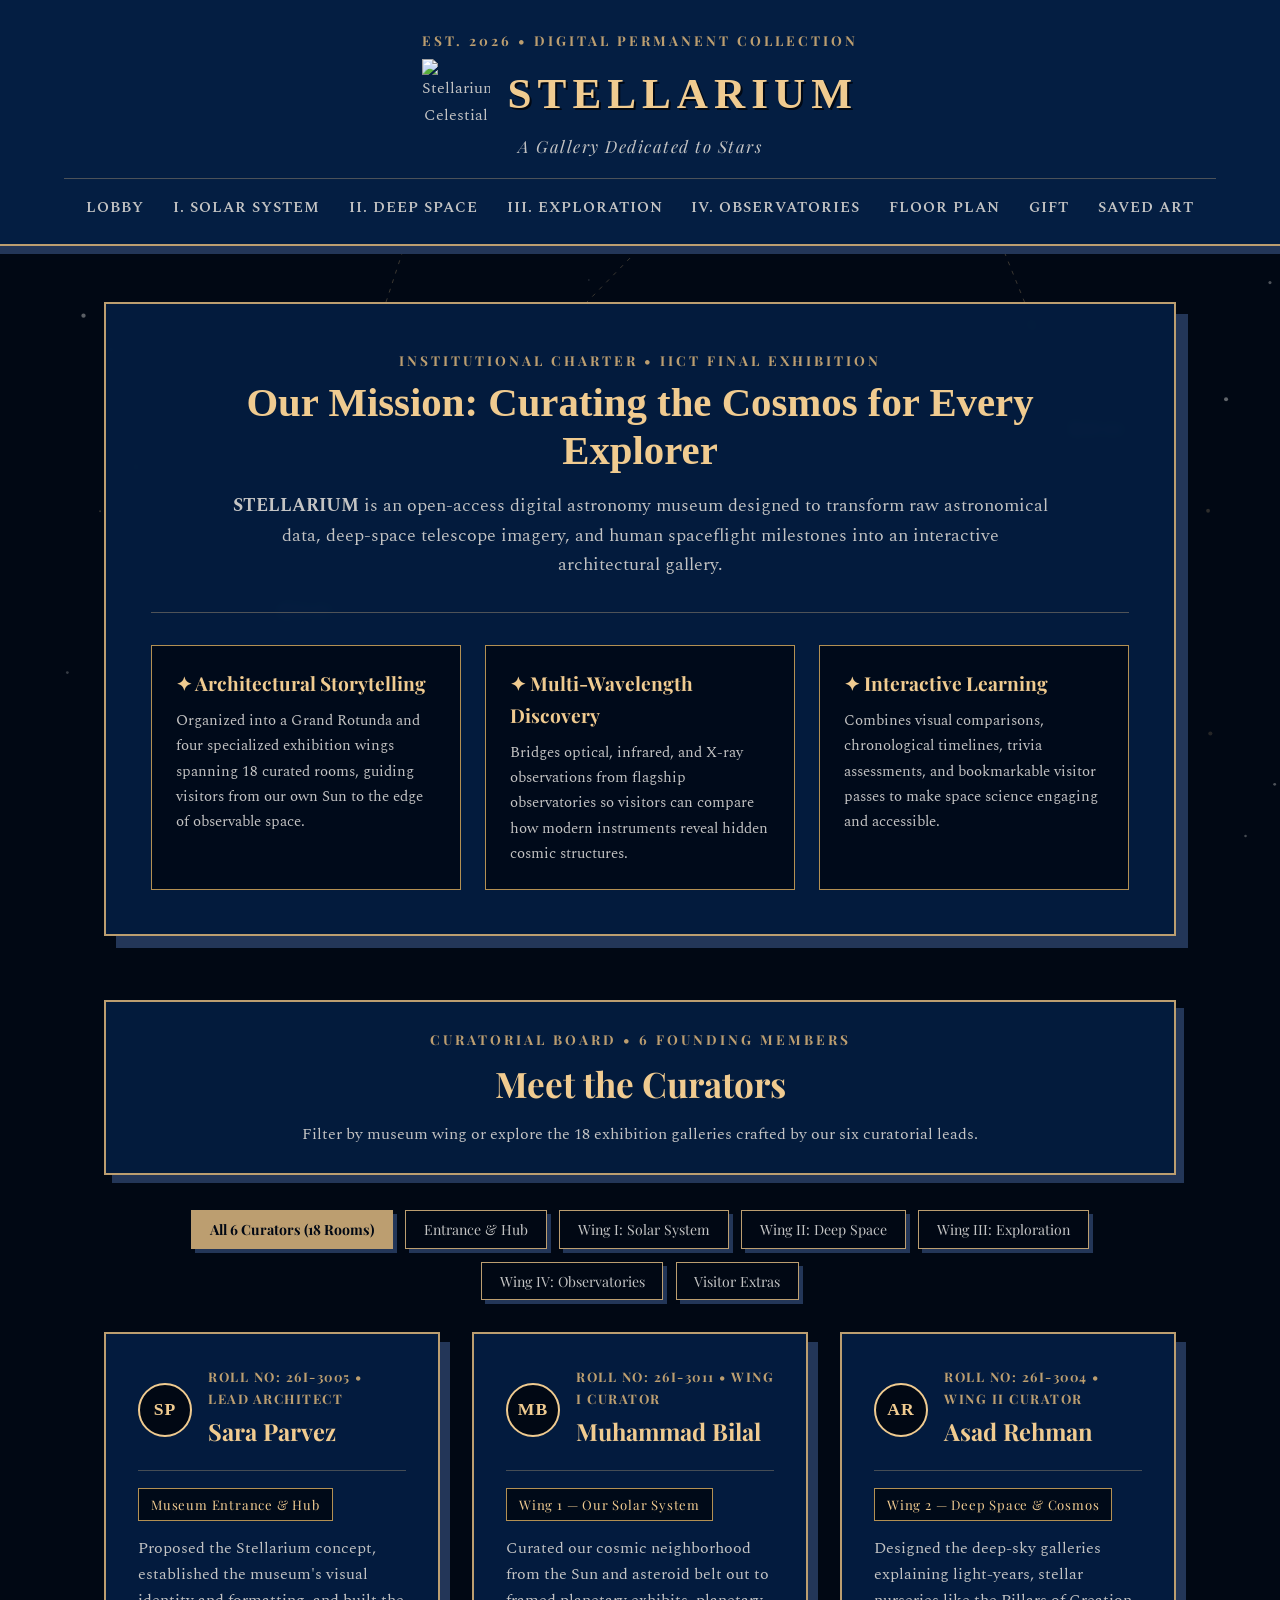
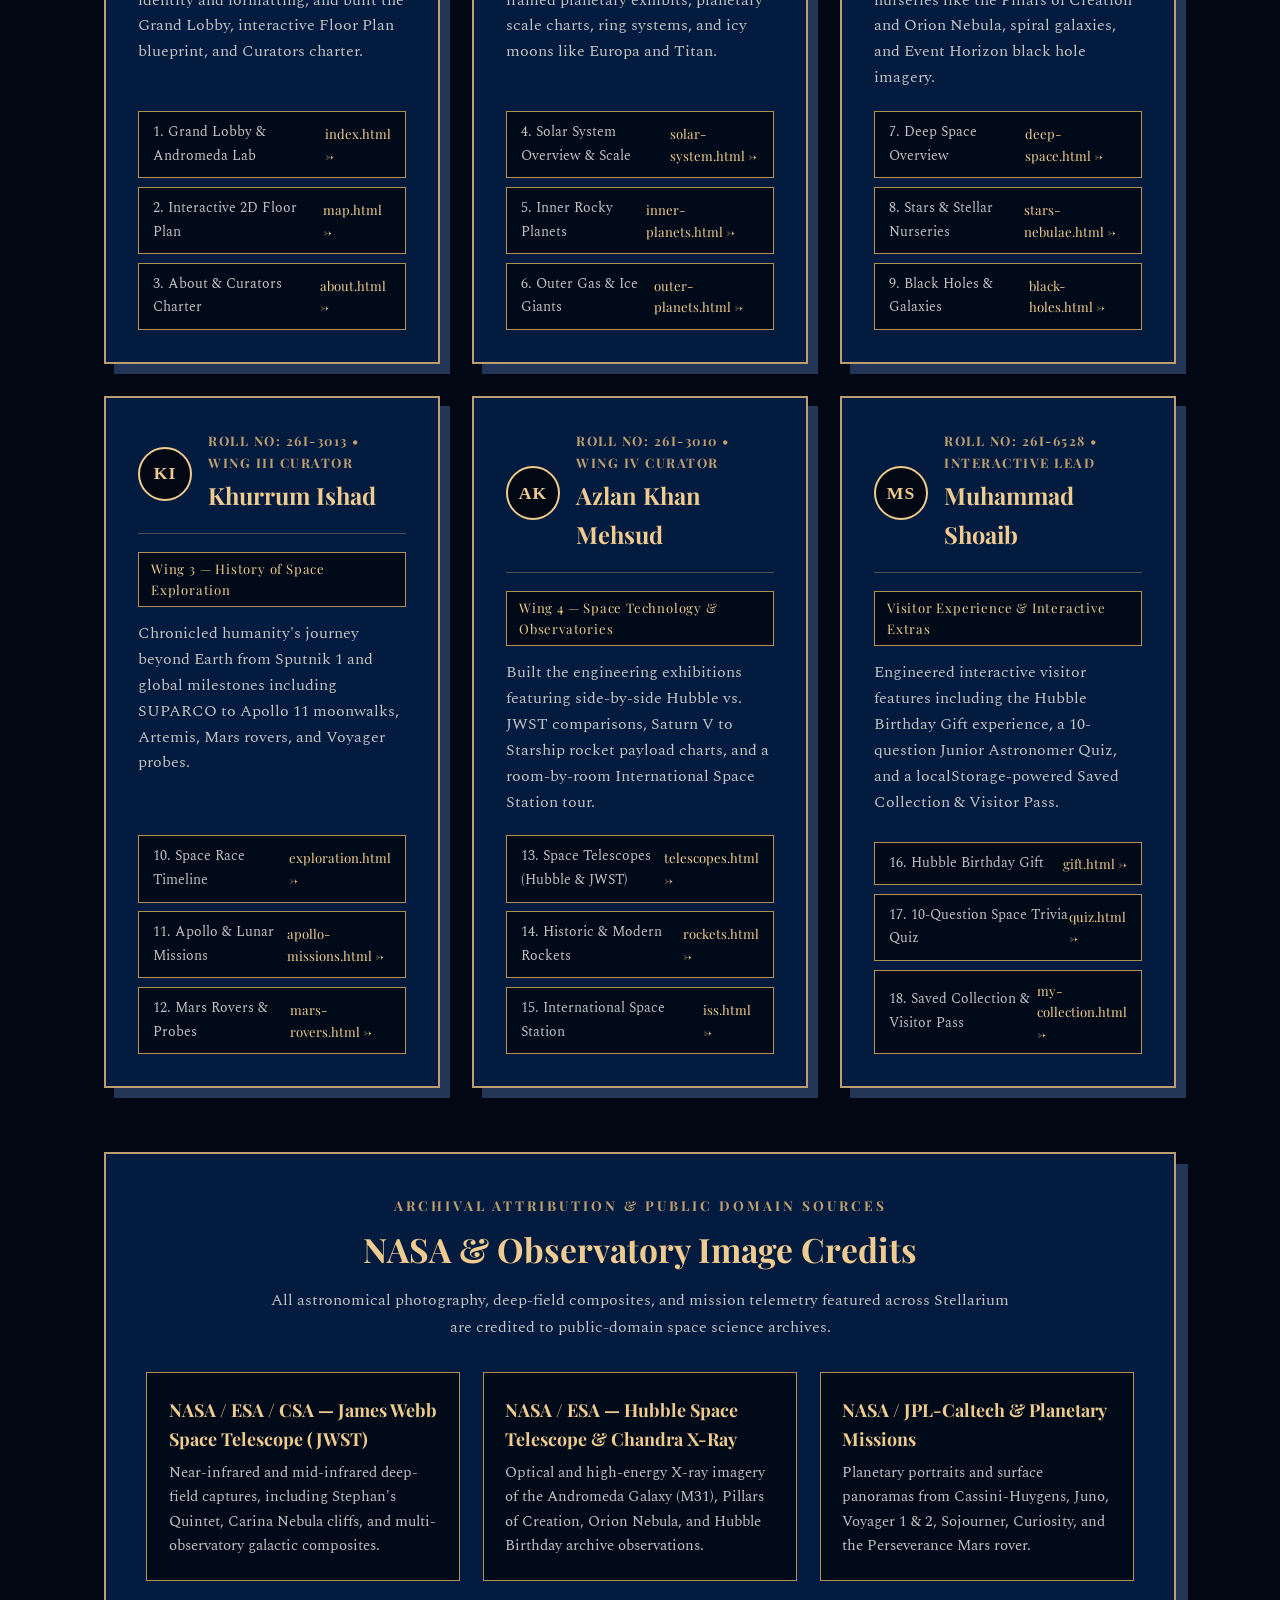
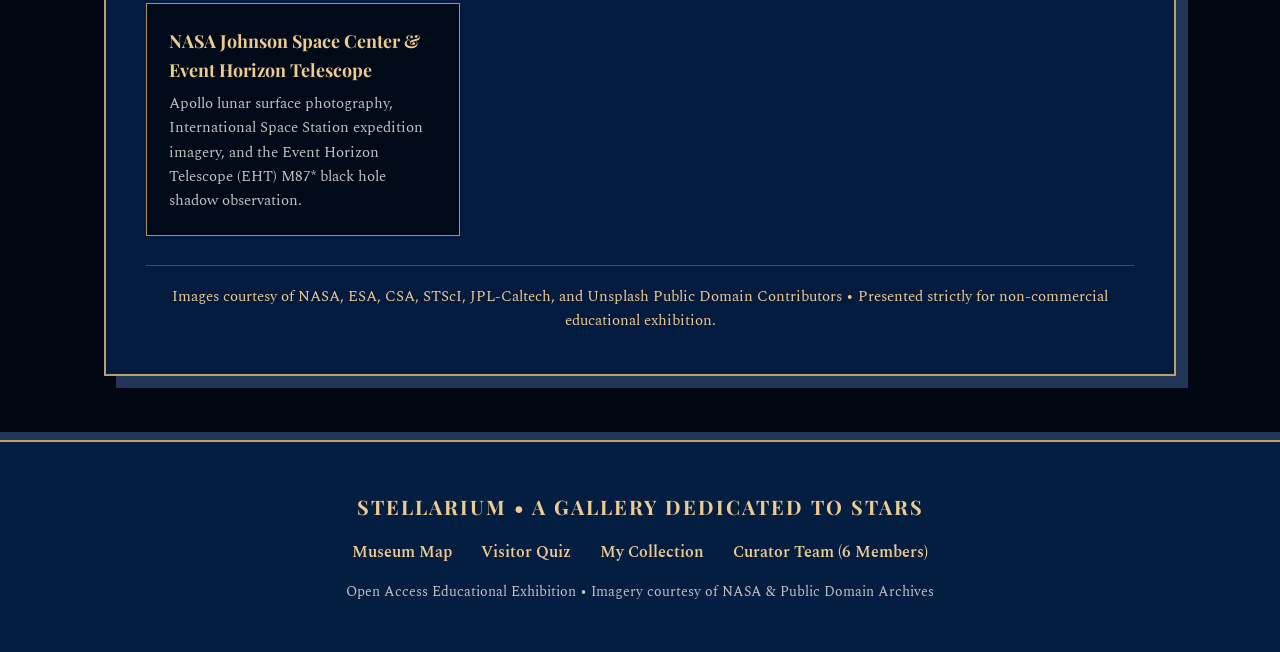
==== pages/about.html @ 86d5f146 "Fixed navigation paths, added mobile hamburger menu, and refactored halls and curators to JS data" ====
<!DOCTYPE html>
<html lang="en">
<head>
  <meta charset="UTF-8" />
  <meta name="viewport" content="width=device-width, initial-scale=1.0" />
  <title>STELLARIUM | About &amp; Curators</title>

  <!-- Google Fonts: Playfair Display & Spectral -->
  <link rel="preconnect" href="https://fonts.googleapis.com">
  <link rel="preconnect" href="https://fonts.gstatic.com" crossorigin>
  <link href="https://fonts.googleapis.com/css2?family=Playfair+Display:ital,wght@0,500;0,700;1,400&family=Spectral:ital,wght@0,400;0,600;1,400&display=swap" rel="stylesheet">

  <!-- Shared Stylesheet (One level up from pages/) -->
  <link rel="stylesheet" href="../css/styles.css" />

  <style>
    /* Deep-Field Nebula & Constellation Background Canvas */
    #about-cosmos-canvas {
      position: fixed;
      top: 0;
      left: 0;
      width: 100vw;
      height: 100vh;
      z-index: 1;
      pointer-events: none;
      display: block;
    }

    .about-container {
      position: relative;
      z-index: 5;
      max-width: 1200px;
      margin: 3.5rem auto;
      padding: 0 5%;
    }

    /* Museum Mission Statement Plaque */
    .mission-panel {
      background: rgba(4, 30, 66, 0.92);
      backdrop-filter: blur(6px);
      border: 2px solid var(--gold-main);
      padding: 2.8rem;
      box-shadow: 12px 12px 0 var(--shadow-thick);
      margin-bottom: 4rem;
    }

    .mission-header {
      text-align: center;
      max-width: 820px;
      margin: 0 auto 2rem;
    }

    .mission-header h1 {
      font-size: 2.55rem;
      line-height: 1.18;
      margin: 0.45rem 0 1rem;
    }

    .mission-lead {
      font-size: 1.12rem;
      color: var(--text-silver);
    }

    .mission-pillars {
      display: grid;
      grid-template-columns: repeat(auto-fit, minmax(260px, 1fr));
      gap: 1.5rem;
      margin-top: 2rem;
      padding-top: 2rem;
      border-top: 1px solid rgba(240, 203, 144, 0.32);
    }

    .pillar-box {
      background: rgba(1, 8, 20, 0.85);
      border: 1px solid var(--gold-dark);
      padding: 1.4rem 1.5rem;
    }

    .pillar-box h3 {
      font-size: 1.2rem;
      margin-bottom: 0.5rem;
    }

    .pillar-box p {
      font-size: 0.96rem;
      color: var(--text-silver);
    }

    /* Meet the Curators Section */
    .curators-section {
      margin-bottom: 4rem;
    }

    .section-banner {
      text-align: center;
      margin-bottom: 2.2rem;
      background: rgba(4, 30, 66, 0.88);
      border: 2px solid var(--gold-main);
      padding: 1.6rem 2rem;
      box-shadow: 8px 8px 0 var(--shadow-thick);
    }

    .section-banner h2 {
      font-size: 2.2rem;
      margin: 0.3rem 0 0.5rem;
    }

    .filter-bar {
      display: flex;
      justify-content: center;
      flex-wrap: wrap;
      gap: 0.8rem;
      margin-bottom: 2rem;
    }

    .curator-filter-btn {
      background: var(--bg-abyss);
      color: var(--text-silver);
      border: 1px solid var(--gold-main);
      padding: 0.55rem 1.1rem;
      font-family: 'Playfair Display', serif;
      font-size: 0.88rem;
      cursor: pointer;
      transition: 0.2s;
      box-shadow: 4px 4px 0 var(--shadow-thick);
    }

    .curator-filter-btn.active,
    .curator-filter-btn:hover {
      background: var(--gold-main);
      color: var(--bg-abyss);
      font-weight: 700;
    }

    .curator-grid {
      display: grid;
      grid-template-columns: repeat(auto-fit, minmax(330px, 1fr));
      gap: 2rem;
    }

    .curator-card {
      background: rgba(4, 30, 66, 0.93);
      backdrop-filter: blur(6px);
      border: 2px solid var(--gold-main);
      padding: 2rem;
      box-shadow: 10px 10px 0 var(--shadow-thick);
      display: flex;
      flex-direction: column;
      justify-content: space-between;
      transition: transform 0.25s ease, border-color 0.25s ease, box-shadow 0.25s ease, opacity 0.25s ease;
    }

    .curator-card:hover {
      transform: translate(-4px, -4px);
      border-color: var(--gold-light);
      box-shadow: 14px 14px 0 var(--shadow-thick);
    }

    .curator-top {
      display: flex;
      align-items: center;
      gap: 1rem;
      margin-bottom: 1.1rem;
      padding-bottom: 1rem;
      border-bottom: 1px solid rgba(240, 203, 144, 0.28);
    }

    .curator-crest {
      width: 54px;
      height: 54px;
      border-radius: 50%;
      background: var(--bg-abyss);
      border: 2px solid var(--gold-light);
      color: var(--gold-light);
      display: flex;
      align-items: center;
      justify-content: center;
      font-family: 'Times New Roman', serif;
      font-weight: bold;
      font-size: 1.1rem;
      letter-spacing: 1px;
      flex-shrink: 0;
    }

    .curator-id {
      font-family: 'Playfair Display', serif;
      font-size: 0.82rem;
      letter-spacing: 1.5px;
      color: var(--gold-main);
      font-weight: 700;
      text-transform: uppercase;
    }

    .curator-card h3 {
      font-size: 1.48rem;
      margin: 0.15rem 0;
    }

    .wing-tag {
      display: inline-block;
      background: rgba(1, 8, 20, 0.9);
      border: 1px solid var(--gold-dark);
      color: var(--gold-light);
      font-family: 'Playfair Display', serif;
      font-size: 0.82rem;
      letter-spacing: 0.8px;
      padding: 0.3rem 0.75rem;
      margin-bottom: 0.9rem;
    }

    .curator-summary {
      font-size: 0.98rem;
      color: var(--text-silver);
      margin-bottom: 1.25rem;
    }

    .page-links-list {
      display: flex;
      flex-direction: column;
      gap: 0.55rem;
      margin-top: auto;
    }

    .page-link-item {
      display: flex;
      justify-content: space-between;
      align-items: center;
      background: rgba(1, 8, 20, 0.88);
      border: 1px solid var(--gold-dark);
      padding: 0.55rem 0.85rem;
      font-size: 0.9rem;
      transition: 0.2s;
    }

    .page-link-item:hover {
      border-color: var(--gold-light);
      background: var(--shadow-thick);
      color: #ffffff;
    }

    .page-link-item span {
      color: var(--gold-light);
      font-family: 'Playfair Display', serif;
      font-size: 0.82rem;
    }

    /* NASA & Archival Image Credits Section */
    .credits-panel {
      background: rgba(4, 30, 66, 0.93);
      backdrop-filter: blur(6px);
      border: 2px solid var(--gold-main);
      padding: 2.5rem;
      box-shadow: 12px 12px 0 var(--shadow-thick);
    }

    .credits-header {
      text-align: center;
      max-width: 760px;
      margin: 0 auto 2rem;
    }

    .credits-header h2 {
      font-size: 2.1rem;
      margin: 0.35rem 0 0.6rem;
    }

    .credits-grid {
      display: grid;
      grid-template-columns: repeat(auto-fit, minmax(260px, 1fr));
      gap: 1.4rem;
    }

    .credit-item {
      background: rgba(1, 8, 20, 0.88);
      border: 1px solid var(--gold-dark);
      padding: 1.35rem;
    }

    .credit-item h4 {
      font-size: 1.12rem;
      margin-bottom: 0.45rem;
    }

    .credit-item p {
      font-size: 0.92rem;
      color: var(--text-silver);
    }

    .credit-footer-note {
      margin-top: 1.8rem;
      padding-top: 1.2rem;
      border-top: 1px solid rgba(240, 203, 144, 0.3);
      text-align: center;
      font-size: 0.92rem;
      color: var(--gold-light);
    }

    @media (max-width: 700px) {
      .mission-panel, .credits-panel {
        padding: 1.6rem;
      }
      .mission-header h1 {
        font-size: 2rem;
      }
      .curator-grid {
        grid-template-columns: 1fr;
      }
    }
  </style>
</head>
<body>

  <!-- Interactive Deep-Field Nebula & Constellation Background Canvas -->
  <canvas id="about-cosmos-canvas" aria-hidden="true"></canvas>

  <header>
    <div class="subtitle">Est. 2026 • Digital Permanent Collection</div>
    <div class="brand-lockup">
      <div class="logo-frame" id="logoContainer">
        <img id="rawLogoImg" src="../images/image_d9ae09.jpeg" alt="Stellarium Celestial Ring Logo">
      </div>
      <div class="brand">STELLARIUM</div>
    </div>
    <div class="tagline">A Gallery Dedicated to Stars</div>
    <button
      type="button"
      class="nav-toggle"
      id="navToggle"
      aria-expanded="false"
      aria-controls="primaryNav"
      aria-label="Toggle navigation menu"
    >
      <span class="nav-toggle-bars" aria-hidden="true">
        <span></span>
        <span></span>
        <span></span>
      </span>
      <span class="nav-toggle-label">Menu</span>
    </button>
    <nav id="primaryNav" aria-label="Primary museum navigation">
      <a href="../index.html">Lobby</a>
      <a href="solar-system.html">I. Solar System</a>
      <a href="deep-space.html">II. Deep Space</a>
      <a href="exploration.html">III. Exploration</a>
      <a href="telescopes.html">IV. Observatories</a>
      <a href="map.html">Floor Plan</a>
      <a href="gift.html">Gift</a>
      <a href="my-collection.html">Saved Art</a>
    </nav>
  </header>

  <main class="about-container">

    <!-- 1. MUSEUM MISSION STATEMENT -->
    <section class="mission-panel" aria-labelledby="missionHeading">
      <div class="mission-header">
        <div class="subtitle">Institutional Charter • IICT Final Exhibition</div>
        <h1 id="missionHeading">Our Mission: Curating the Cosmos for Every Explorer</h1>
        <p class="mission-lead">
          <strong>STELLARIUM</strong> is an open-access digital astronomy museum designed to transform raw astronomical data, deep-space telescope imagery, and human spaceflight milestones into an interactive architectural gallery.
        </p>
      </div>

      <div class="mission-pillars">
        <div class="pillar-box">
          <h3>✦ Architectural Storytelling</h3>
          <p>Organized into a Grand Rotunda and four specialized exhibition wings spanning 18 curated rooms, guiding visitors from our own Sun to the edge of observable space.</p>
        </div>
        <div class="pillar-box">
          <h3>✦ Multi-Wavelength Discovery</h3>
          <p>Bridges optical, infrared, and X-ray observations from flagship observatories so visitors can compare how modern instruments reveal hidden cosmic structures.</p>
        </div>
        <div class="pillar-box">
          <h3>✦ Interactive Learning</h3>
          <p>Combines visual comparisons, chronological timelines, trivia assessments, and bookmarkable visitor passes to make space science engaging and accessible.</p>
        </div>
      </div>
    </section>

    <!-- 2. MEET THE CURATORS (ALL 6 GROUP MEMBERS) -->
    <section class="curators-section" aria-labelledby="curatorsHeading">
      <div class="section-banner">
        <div class="subtitle">Curatorial Board • 6 Founding Members</div>
        <h2 id="curatorsHeading">Meet the Curators</h2>
        <p>Filter by museum wing or explore the 18 exhibition galleries crafted by our six curatorial leads.</p>
      </div>

      <div class="filter-bar" role="group" aria-label="Filter curators by exhibition wing">
        <button type="button" class="curator-filter-btn active" data-wing="all" aria-pressed="true">All 6 Curators (18 Rooms)</button>
        <button type="button" class="curator-filter-btn" data-wing="entrance" aria-pressed="false">Entrance &amp; Hub</button>
        <button type="button" class="curator-filter-btn" data-wing="wing1" aria-pressed="false">Wing I: Solar System</button>
        <button type="button" class="curator-filter-btn" data-wing="wing2" aria-pressed="false">Wing II: Deep Space</button>
        <button type="button" class="curator-filter-btn" data-wing="wing3" aria-pressed="false">Wing III: Exploration</button>
        <button type="button" class="curator-filter-btn" data-wing="wing4" aria-pressed="false">Wing IV: Observatories</button>
        <button type="button" class="curator-filter-btn" data-wing="visitor" aria-pressed="false">Visitor Extras</button>
      </div>

      <div class="curator-grid" id="curatorGrid" aria-live="polite"></div>
    </section>

    <!-- 3. NASA & OBSERVATORY IMAGE CREDITS -->
    <section class="credits-panel" aria-labelledby="creditsHeading">
      <div class="credits-header">
        <div class="subtitle">Archival Attribution &amp; Public Domain Sources</div>
        <h2 id="creditsHeading">NASA &amp; Observatory Image Credits</h2>
        <p>All astronomical photography, deep-field composites, and mission telemetry featured across Stellarium are credited to public-domain space science archives.</p>
      </div>

      <div class="credits-grid">
        <div class="credit-item">
          <h4>NASA / ESA / CSA — James Webb Space Telescope (JWST)</h4>
          <p>Near-infrared and mid-infrared deep-field captures, including Stephan's Quintet, Carina Nebula cliffs, and multi-observatory galactic composites.</p>
        </div>
        <div class="credit-item">
          <h4>NASA / ESA — Hubble Space Telescope &amp; Chandra X-Ray</h4>
          <p>Optical and high-energy X-ray imagery of the Andromeda Galaxy (M31), Pillars of Creation, Orion Nebula, and Hubble Birthday archive observations.</p>
        </div>
        <div class="credit-item">
          <h4>NASA / JPL-Caltech &amp; Planetary Missions</h4>
          <p>Planetary portraits and surface panoramas from Cassini-Huygens, Juno, Voyager 1 &amp; 2, Sojourner, Curiosity, and the Perseverance Mars rover.</p>
        </div>
        <div class="credit-item">
          <h4>NASA Johnson Space Center &amp; Event Horizon Telescope</h4>
          <p>Apollo lunar surface photography, International Space Station expedition imagery, and the Event Horizon Telescope (EHT) M87* black hole shadow observation.</p>
        </div>
      </div>

      <div class="credit-footer-note">
        Images courtesy of NASA, ESA, CSA, STScI, JPL-Caltech, and Unsplash Public Domain Contributors • Presented strictly for non-commercial educational exhibition.
      </div>
    </section>

  </main>

  <footer>
    <h3 style="letter-spacing: 2px; font-size: 1.25rem;">STELLARIUM • A GALLERY DEDICATED TO STARS</h3>
    <div class="footer-links">
      <a href="map.html">Museum Map</a>
      <a href="quiz.html">Visitor Quiz</a>
      <a href="my-collection.html">My Collection</a>
      <a href="about.html">Curator Team (6 Members)</a>
    </div>
    <p style="font-size: 0.88rem;">Open Access Educational Exhibition • Imagery courtesy of NASA &amp; Public Domain Archives</p>
  </footer>

  <!-- Dedicated About & Curators JS -->
  <script src="../js/about.js"></script>

</body>
</html>
---- css/styles.css ----
:root {
  --bg-abyss: #010814;       /* Deep dark black with a hint of blue */
  --panel-oxford: #041E42;   /* Oxford Blue / Night Sky for panels */
  --text-silver: #C4C4C4;    /* Silver Plate text */
  --gold-main: #BC9E70;      /* Golden Egg border */
  --gold-light: #F0CB90;     /* Golden Egg highlight */
  --gold-dark: #B39053;      /* Golden Egg deep */
  --shadow-thick: #233658;   /* Thick architectural shadow */
}

* {
  box-sizing: border-box;
  margin: 0;
  padding: 0;
}

/* Default Body Text: Spectral */
body {
  font-family: 'Spectral', Georgia, serif;
  background-color: var(--bg-abyss);
  color: var(--text-silver);
  line-height: 1.65;
  overflow-x: hidden;
}

/* Main Heading Titles: Times New Roman */
h1, .brand {
  font-family: 'Times New Roman', Times, serif;
  color: var(--gold-light);
}

/* Subheadings: Playfair Display */
h2, h3, h4, .subtitle, .room-num {
  font-family: 'Playfair Display', Georgia, serif;
  color: var(--gold-light);
}

a {
  color: inherit;
  text-decoration: none;
}

/* Visible Keyboard Focus States */
a:focus-visible,
button:focus-visible,
input:focus-visible,
[tabindex]:focus-visible {
  outline: 2px solid var(--gold-light);
  outline-offset: 3px;
  box-shadow: 0 0 0 4px var(--bg-abyss);
}

/* HEADER: Stacked Centered Museum Masthead */
header {
  position: relative;
  z-index: 20;
  text-align: center;
  padding: 1.8rem 5% 1.2rem;
  border-bottom: 2px solid var(--gold-main);
  background-color: var(--panel-oxford);
  box-shadow: 0 8px 0 var(--shadow-thick);
}

.subtitle {
  font-size: 0.85rem;
  letter-spacing: 3px;
  text-transform: uppercase;
  font-weight: 700;
  color: var(--gold-main);
}

/* Logo + Title Lockup */
.brand-lockup {
  display: inline-flex;
  align-items: center;
  justify-content: center;
  gap: 1.1rem;
  margin: 0.4rem 0 0.25rem;
}

.logo-frame {
  width: 68px;
  height: 68px;
  display: flex;
  align-items: center;
  justify-content: center;
  flex-shrink: 0;
}

.logo-frame img,
.logo-frame canvas {
  width: 100%;
  height: 100%;
  object-fit: contain;
  display: block;
  transition: transform 0.6s ease;
}

.brand-lockup:hover .logo-frame img,
.brand-lockup:hover .logo-frame canvas {
  transform: rotate(15deg) scale(1.06);
}

.brand {
  font-size: 2.7rem;
  letter-spacing: 6px;
  margin: 0;
  font-weight: bold;
  text-shadow: 2px 2px 0 var(--bg-abyss);
}

.tagline {
  font-family: 'Playfair Display', Georgia, serif;
  font-style: italic;
  color: var(--text-silver);
  font-size: 1.05rem;
  letter-spacing: 1.5px;
  margin-bottom: 1.1rem;
}

/* Hamburger Toggle (Hidden on Desktop, Shown < 850px) */
.nav-toggle {
  display: none;
  align-items: center;
  justify-content: center;
  gap: 0.65rem;
  margin: 0.35rem auto 0;
  padding: 0.55rem 1.25rem;
  background-color: var(--bg-abyss);
  color: var(--gold-light);
  border: 2px solid var(--gold-main);
  box-shadow: 4px 4px 0 var(--shadow-thick);
  font-family: 'Playfair Display', Georgia, serif;
  font-size: 0.9rem;
  font-weight: 700;
  letter-spacing: 1.5px;
  text-transform: uppercase;
  cursor: pointer;
  transition: background-color 0.2s ease, color 0.2s ease, border-color 0.2s ease;
}

.nav-toggle:hover,
.nav-toggle[aria-expanded="true"] {
  background-color: var(--gold-main);
  color: var(--bg-abyss);
  border-color: var(--gold-light);
}

.nav-toggle:focus-visible {
  outline: 2px solid var(--gold-light);
  outline-offset: 3px;
  box-shadow: 0 0 0 4px var(--bg-abyss), 4px 4px 0 var(--shadow-thick);
}

.nav-toggle-bars {
  display: inline-flex;
  flex-direction: column;
  justify-content: space-between;
  width: 18px;
  height: 13px;
}

.nav-toggle-bars span {
  display: block;
  width: 100%;
  height: 2px;
  background-color: currentColor;
  transition: transform 0.22s ease, opacity 0.22s ease;
}

.nav-toggle[aria-expanded="true"] .nav-toggle-bars span:nth-child(1) {
  transform: translateY(5.5px) rotate(45deg);
}

.nav-toggle[aria-expanded="true"] .nav-toggle-bars span:nth-child(2) {
  opacity: 0;
}

.nav-toggle[aria-expanded="true"] .nav-toggle-bars span:nth-child(3) {
  transform: translateY(-5.5px) rotate(-45deg);
}

nav {
  display: flex;
  justify-content: center;
  flex-wrap: wrap;
  gap: 1.8rem;
  padding-top: 1rem;
  border-top: 1px solid rgba(240, 203, 144, 0.3);
  font-family: 'Spectral', serif;
  font-size: 0.95rem;
  font-weight: 600;
  letter-spacing: 1px;
  text-transform: uppercase;
}

nav a {
  color: var(--text-silver);
  transition: 0.2s;
  padding-bottom: 3px;
  border-bottom: 2px solid transparent;
}

nav a:hover,
nav a.active,
nav a:focus-visible {
  color: var(--gold-light);
  border-bottom-color: var(--gold-light);
}

/* LARGE INTERACTIVE GALAXY HERO STAGE */
.galaxy-hero-stage {
  position: relative;
  width: 100%;
  min-height: 700px;
  display: flex;
  align-items: center;
  justify-content: center;
  border-bottom: 2px solid var(--gold-main);
  overflow: hidden;
  background: radial-gradient(circle at 50% 48%, #071936 0%, var(--bg-abyss) 72%);
}

#galaxy-webgl-canvas {
  position: fixed;
  top: 0;
  left: 0;
  width: 100vw;
  height: 100vh;
  z-index: 1;
  pointer-events: none;
  display: block;
}

.galaxy-hud-badge {
  position: absolute;
  bottom: 18px;
  right: 5%;
  z-index: 6;
  background: rgba(4, 30, 66, 0.85);
  border: 1px solid var(--gold-main);
  padding: 0.4rem 0.95rem;
  font-size: 0.82rem;
  letter-spacing: 1px;
  color: var(--gold-light);
  font-family: 'Playfair Display', serif;
  pointer-events: none;
}

/* SPLIT FEATURE HERO OVERLAYING THE SPIRAL GALAXY */
.hero-split {
  position: relative;
  z-index: 5;
  max-width: 1200px;
  width: 100%;
  margin: 3.5rem auto;
  padding: 0 5%;
  display: grid;
  grid-template-columns: 1.05fr 0.95fr;
  gap: 3rem;
  align-items: center;
}

.hero-frame {
  border: 2px solid var(--gold-main);
  padding: 12px;
  background: rgba(4, 30, 66, 0.88);
  backdrop-filter: blur(6px);
  box-shadow: 10px 10px 0 var(--shadow-thick);
}

.hero-frame img {
  width: 100%;
  display: block;
  height: 360px;
  object-fit: cover;
  border: 1px solid var(--gold-dark);
}

/* Text panels in Oxford Blue (#041E42) with Golden Egg border & Thick #233658 Shadow */
.hero-text {
  background: rgba(4, 30, 66, 0.88);
  backdrop-filter: blur(6px);
  border: 2px solid var(--gold-main);
  padding: 2.5rem;
  box-shadow: 10px 10px 0 var(--shadow-thick);
}

.hero-text h1 {
  font-size: 2.65rem;
  line-height: 1.15;
  margin: 0.6rem 0 1.2rem;
}

.hero-text p {
  color: var(--text-silver);
  margin-bottom: 2rem;
  font-size: 1.08rem;
}

.gold-btn {
  display: inline-block;
  padding: 0.85rem 2rem;
  border: 2px solid var(--gold-light);
  background: var(--gold-main);
  color: var(--bg-abyss);
  font-family: 'Spectral', serif;
  font-size: 0.95rem;
  font-weight: 700;
  letter-spacing: 1.5px;
  text-transform: uppercase;
  transition: 0.25s;
  box-shadow: 4px 4px 0 var(--shadow-thick);
  cursor: pointer;
}

.gold-btn:hover {
  background: var(--gold-light);
  transform: translate(-2px, -2px);
  box-shadow: 6px 6px 0 var(--shadow-thick);
}

/* VIEWSPACE-INSPIRED MULTI-WAVELENGTH SLIDER SECTION */
.wavelength-section {
  position: relative;
  z-index: 5;
  max-width: 1200px;
  margin: 4.5rem auto;
  padding: 0 5%;
}

.wavelength-panel {
  background: rgba(4, 30, 66, 0.94);
  border: 2px solid var(--gold-main);
  padding: 2.5rem;
  box-shadow: 12px 12px 0 var(--shadow-thick);
}

.wavelength-header {
  text-align: center;
  max-width: 760px;
  margin: 0 auto 2rem;
}

.wavelength-header h2 {
  font-size: 2.2rem;
  margin: 0.3rem 0 0.7rem;
}

.spectrum-viewer {
  position: relative;
  width: 100%;
  height: 480px;
  border: 2px solid var(--gold-light);
  overflow: hidden;
  user-select: none;
  -webkit-user-select: none;
  background: var(--bg-abyss);
  cursor: ew-resize;
  touch-action: pan-y;
}

.spectrum-layer {
  position: absolute;
  inset: 0;
  width: 100%;
  height: 100%;
  will-change: clip-path;
}

.spectrum-layer img {
  width: 100%;
  height: 100%;
  object-fit: cover;
  display: block;
  pointer-events: none;
}

/* Andromeda Galaxy Spectrum Treatments */
.img-visible {
  filter: contrast(1.06) saturate(1.1) brightness(1.02);
}

.img-xray {
  filter: hue-rotate(190deg) saturate(2.5) contrast(1.38) brightness(1.08);
}

.img-multi {
  filter: hue-rotate(315deg) saturate(2.05) contrast(1.3) brightness(1.08);
}

/* Spectrum Zone Labels inside the viewer */
.zone-badge {
  position: absolute;
  top: 14px;
  padding: 0.35rem 0.85rem;
  background: rgba(1, 8, 20, 0.88);
  border: 1px solid var(--gold-main);
  color: var(--gold-light);
  font-family: 'Playfair Display', serif;
  font-size: 0.82rem;
  letter-spacing: 1px;
  text-transform: uppercase;
  pointer-events: none;
  z-index: 5;
}

.badge-left { left: 14px; }
.badge-center { left: 50%; transform: translateX(-50%); }
.badge-right { right: 14px; }

/* Draggable Golden Divider Handle */
.slider-divider {
  position: absolute;
  top: 0;
  bottom: 0;
  left: 50%;
  width: 3px;
  background: var(--gold-light);
  box-shadow: 0 0 14px rgba(0, 0, 0, 0.9);
  z-index: 10;
  pointer-events: none;
  will-change: left;
}

.slider-knob {
  position: absolute;
  top: 50%;
  left: 50%;
  transform: translate(-50%, -50%);
  width: 50px;
  height: 50px;
  border-radius: 50%;
  background: var(--bg-abyss);
  border: 3px solid var(--gold-light);
  color: var(--gold-light);
  display: flex;
  align-items: center;
  justify-content: center;
  font-weight: bold;
  font-size: 1.15rem;
  box-shadow: 0 4px 16px rgba(0, 0, 0, 0.8);
  transition: transform 0.2s ease, background-color 0.2s ease;
}

.spectrum-viewer:hover .slider-knob,
.spectrum-viewer.dragging .slider-knob {
  transform: translate(-50%, -50%) scale(1.1);
  background: var(--panel-oxford);
}

/* Controls & Live Wavelength Description */
.spectrum-controls {
  margin-top: 1.5rem;
  display: flex;
  flex-direction: column;
  align-items: center;
  gap: 1.2rem;
}

.range-track {
  width: 100%;
  max-width: 650px;
  accent-color: var(--gold-light);
  cursor: pointer;
  height: 6px;
}

.spectrum-tabs {
  display: flex;
  gap: 1rem;
  flex-wrap: wrap;
  justify-content: center;
}

.spec-btn {
  background: var(--bg-abyss);
  color: var(--text-silver);
  border: 1px solid var(--gold-main);
  padding: 0.55rem 1.2rem;
  font-family: 'Playfair Display', serif;
  font-size: 0.9rem;
  cursor: pointer;
  transition: 0.2s;
  box-shadow: 4px 4px 0 var(--shadow-thick);
}

.spec-btn.active, .spec-btn:hover {
  background: var(--gold-main);
  color: var(--bg-abyss);
  font-weight: 700;
}

.spectrum-caption {
  text-align: center;
  max-width: 780px;
  background: var(--bg-abyss);
  border: 1px solid var(--gold-dark);
  padding: 1rem 1.5rem;
  font-size: 0.98rem;
  color: var(--text-silver);
}

/* GALLERY ROOMS */
.rooms {
  position: relative;
  z-index: 5;
  max-width: 1200px;
  margin: 4.5rem auto;
  padding: 0 5%;
}

.rooms-header {
  text-align: center;
  margin-bottom: 2.5rem;
}

.rooms-header h2 {
  font-size: 2.1rem;
  margin-top: 0.3rem;
}

.room-list {
  display: grid;
  grid-template-columns: repeat(auto-fit, minmax(250px, 1fr));
  gap: 2rem;
}

.room-card {
  background: rgba(4, 30, 66, 0.94);
  border: 2px solid var(--gold-main);
  padding: 2rem 1.5rem;
  text-align: center;
  box-shadow: 8px 8px 0 var(--shadow-thick);
  transition: transform 0.25s ease, box-shadow 0.25s ease;
}

.room-card:hover {
  transform: translate(-4px, -4px);
  border-color: var(--gold-light);
  box-shadow: 12px 12px 0 var(--shadow-thick);
}

.room-num {
  font-size: 0.85rem;
  letter-spacing: 2px;
  font-weight: 700;
  color: var(--gold-main);
}

.room-card h3 {
  font-size: 1.45rem;
  margin: 0.7rem 0;
}

.room-card p {
  color: var(--text-silver);
  font-size: 0.98rem;
  margin-bottom: 1.5rem;
}

.room-card a {
  color: var(--gold-light);
  font-weight: 600;
  font-size: 0.9rem;
  text-transform: uppercase;
  letter-spacing: 1px;
  border-bottom: 2px solid var(--gold-main);
  padding-bottom: 3px;
  transition: 0.2s;
}

.room-card a:hover {
  color: #ffffff;
  border-bottom-color: #ffffff;
}

/* SHARED EMPTY-STATE PLAQUE (Dynamic Grids / Filters) */
.empty-state {
  grid-column: 1 / -1;
  background: rgba(4, 30, 66, 0.94);
  border: 2px solid var(--gold-main);
  padding: 2.5rem 1.8rem;
  text-align: center;
  box-shadow: 8px 8px 0 var(--shadow-thick);
}

.empty-state h3 {
  font-size: 1.45rem;
  margin: 0.45rem 0 0.7rem;
}

.empty-state p {
  color: var(--text-silver);
  max-width: 560px;
  margin: 0 auto 1.35rem;
}

/* FOOTER: Minimalist Centered Museum Plaque */
footer {
  position: relative;
  z-index: 5;
  text-align: center;
  padding: 3rem 5%;
  margin-top: 4rem;
  border-top: 2px solid var(--gold-main);
  background: var(--panel-oxford);
  color: var(--text-silver);
  box-shadow: 0 -8px 0 var(--shadow-thick);
}

.footer-links {
  margin: 1rem 0;
  display: flex;
  justify-content: center;
  gap: 1.8rem;
  flex-wrap: wrap;
  font-weight: 600;
  color: var(--gold-light);
}

.footer-links a:hover {
  text-decoration: underline;
  text-underline-offset: 4px;
}

@media (max-width: 850px) {
  .nav-toggle {
    display: inline-flex;
  }

  nav {
    display: none;
    flex-direction: column;
    align-items: stretch;
    gap: 0;
    margin-top: 1rem;
    padding-top: 0.4rem;
  }

  nav.is-open {
    display: flex;
  }

  nav a {
    padding: 0.7rem 0.75rem;
    border-bottom: 1px solid rgba(240, 203, 144, 0.22);
  }

  nav a:last-child {
    border-bottom: none;
  }

  nav a:hover,
  nav a.active,
  nav a:focus-visible {
    background-color: rgba(1, 8, 20, 0.65);
    border-bottom-color: var(--gold-light);
  }

  .hero-split { grid-template-columns: 1fr; }
  .brand { font-size: 2rem; letter-spacing: 3px; }
  .logo-frame { width: 50px; height: 50px; }
  .spectrum-viewer { height: 320px; }
  .galaxy-hero-stage { min-height: auto; }
}
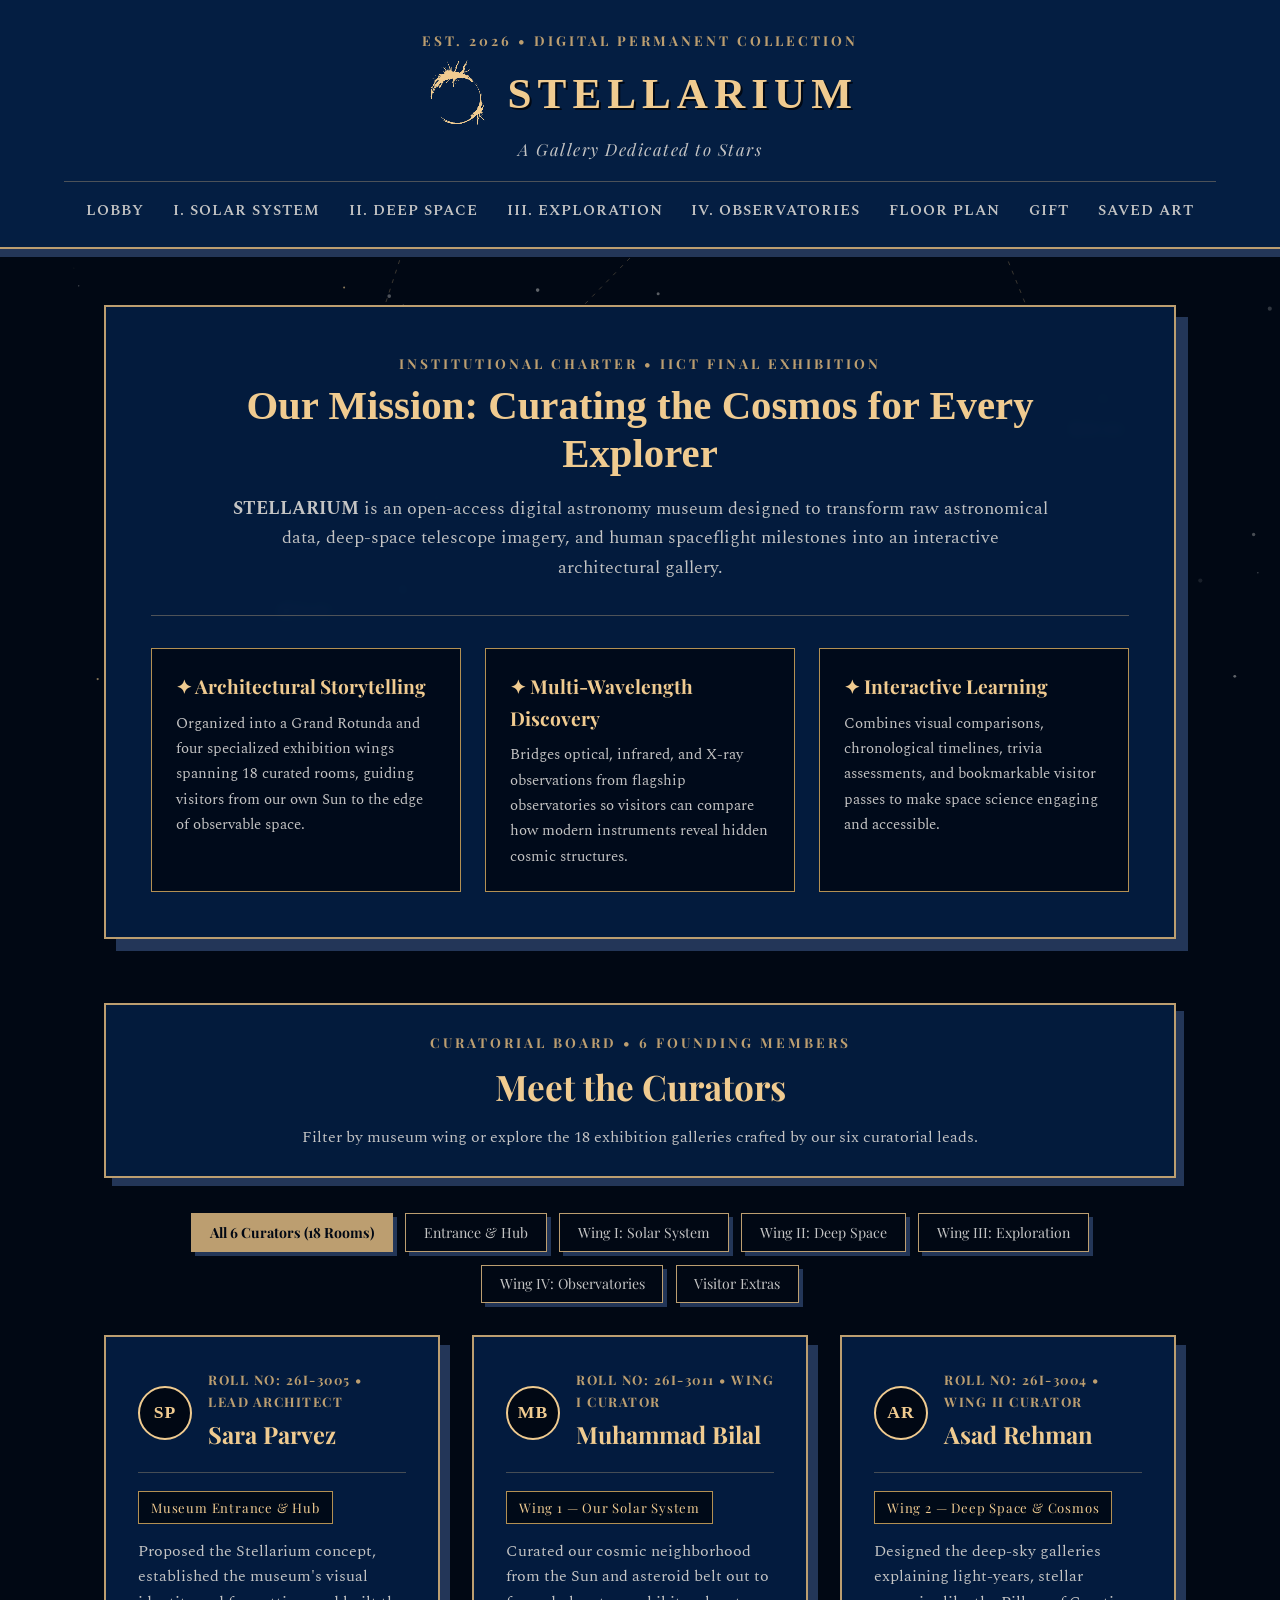
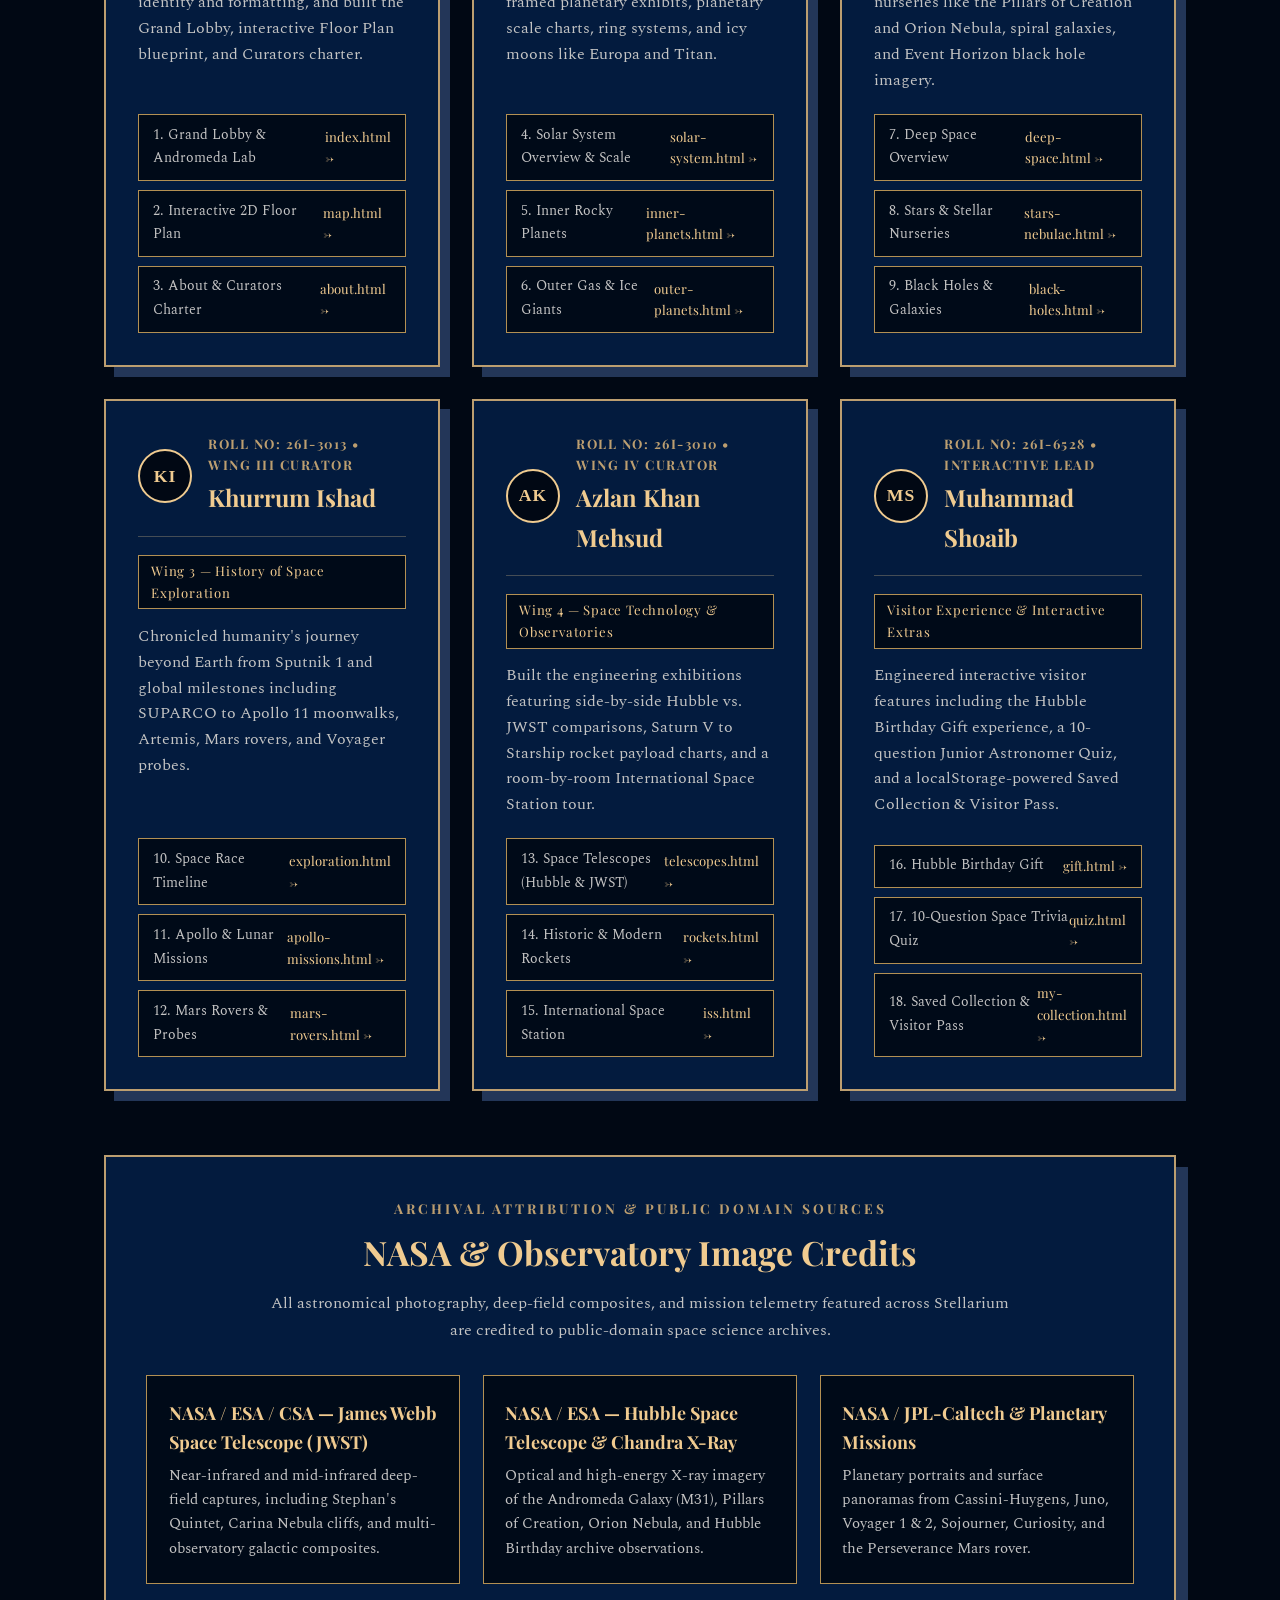
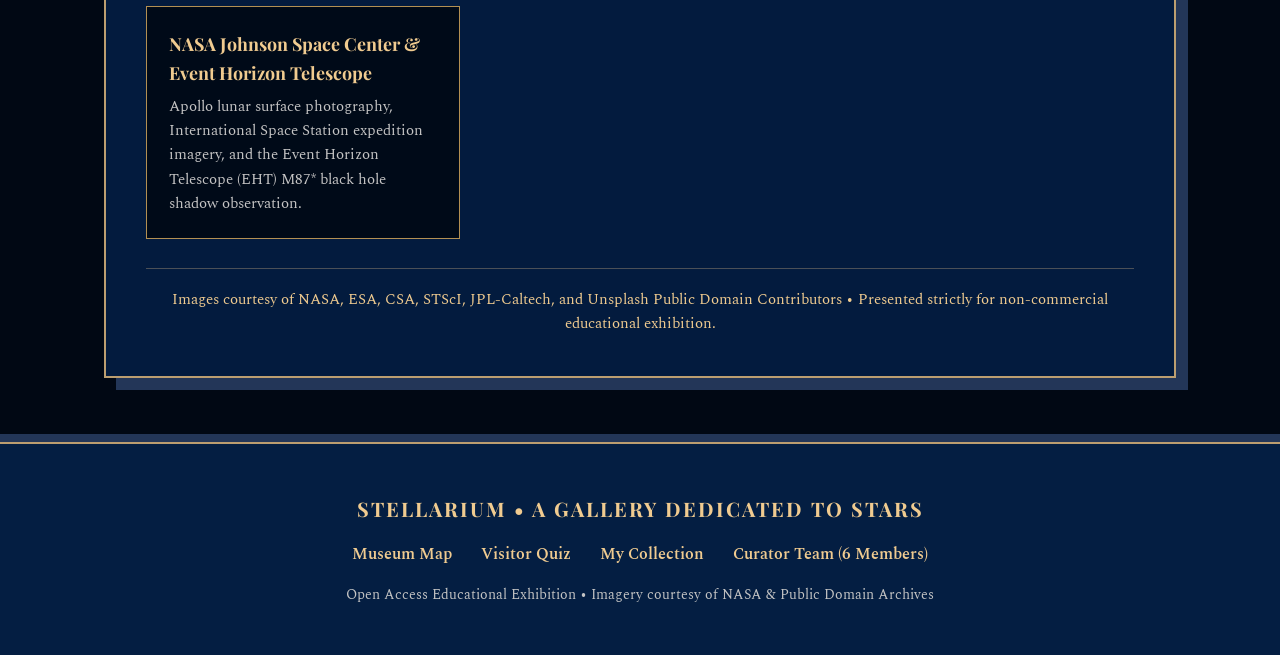
==== commit 89afc507: "Synced official logo.jpeg from main and updated HTML logo paths" ====
--- a/pages/about.html
+++ b/pages/about.html
@@ -317,7 +317,7 @@
     <div class="subtitle">Est. 2026 • Digital Permanent Collection</div>
     <div class="brand-lockup">
       <div class="logo-frame" id="logoContainer">
-        <img id="rawLogoImg" src="../images/image_d9ae09.jpeg" alt="Stellarium Celestial Ring Logo">
+        <img id="rawLogoImg" src="../images/logo.jpeg" alt="Stellarium Celestial Ring Logo">
       </div>
       <div class="brand">STELLARIUM</div>
     </div>
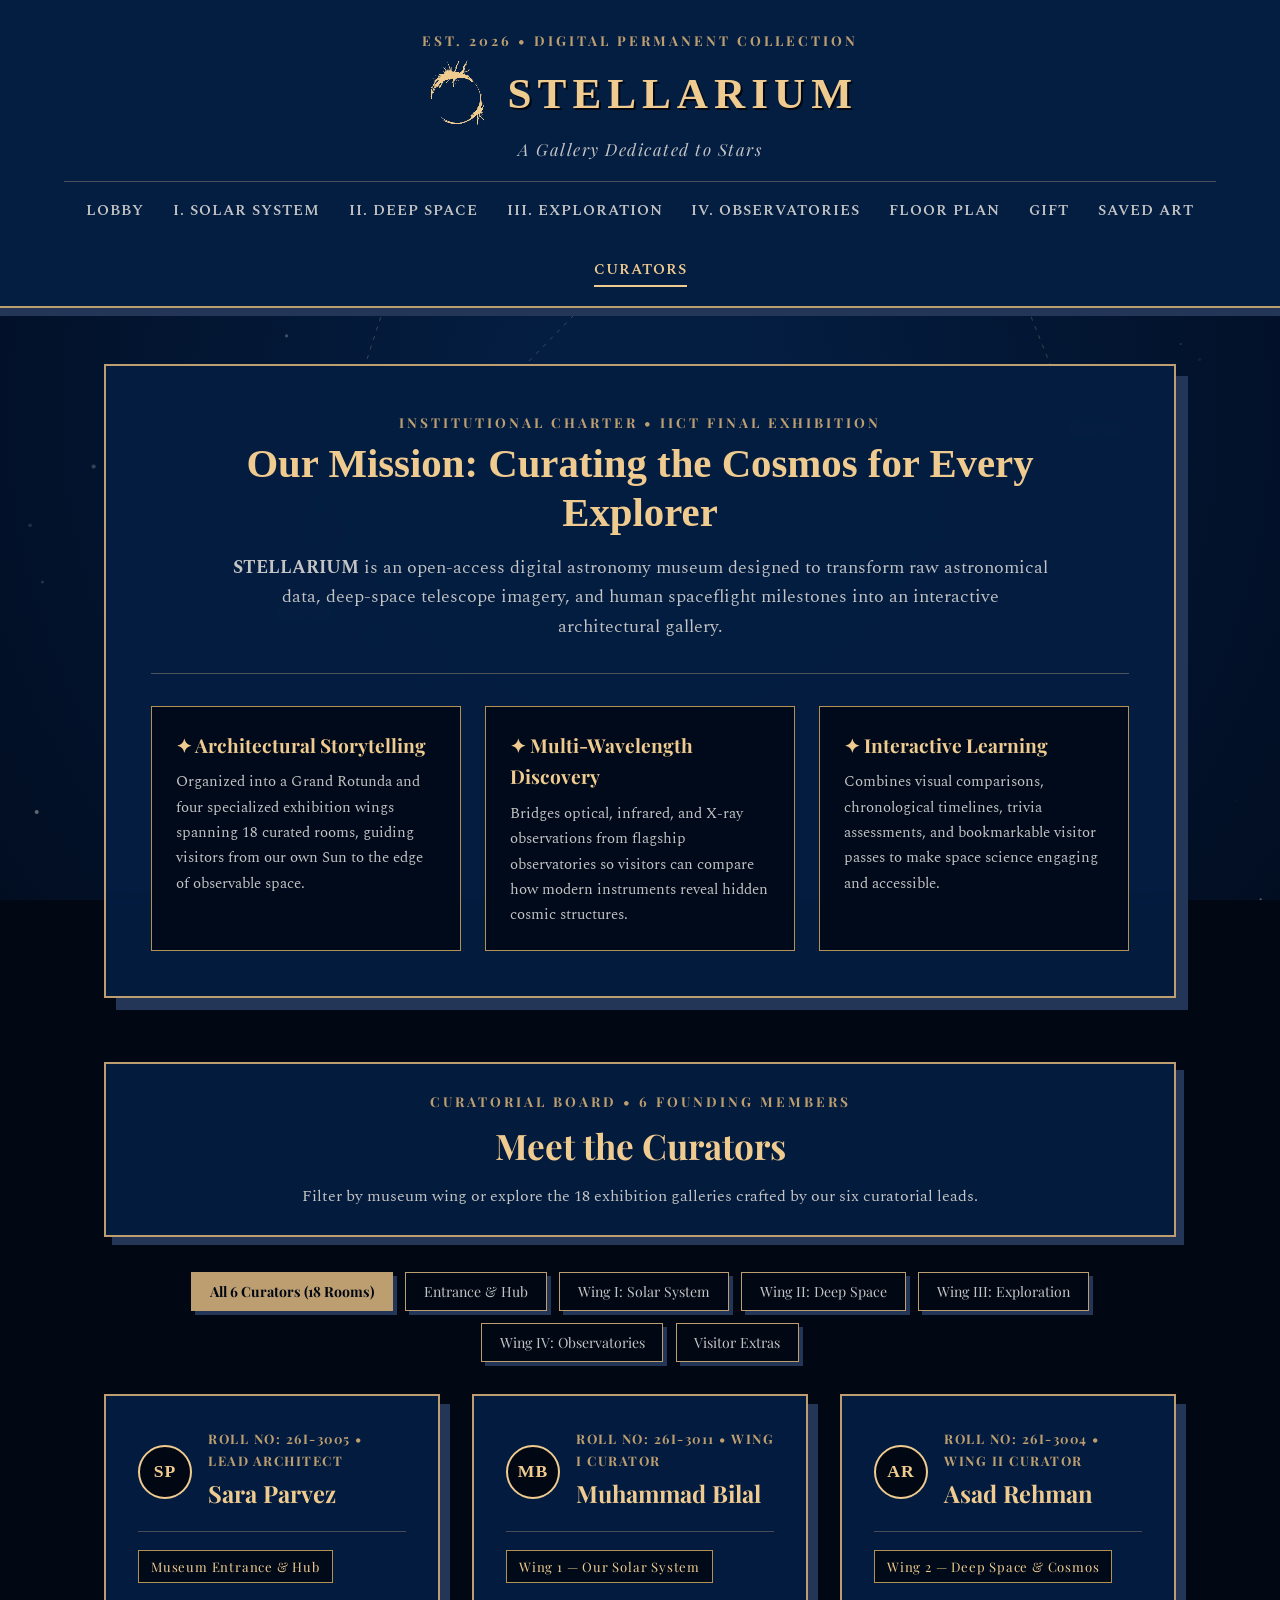
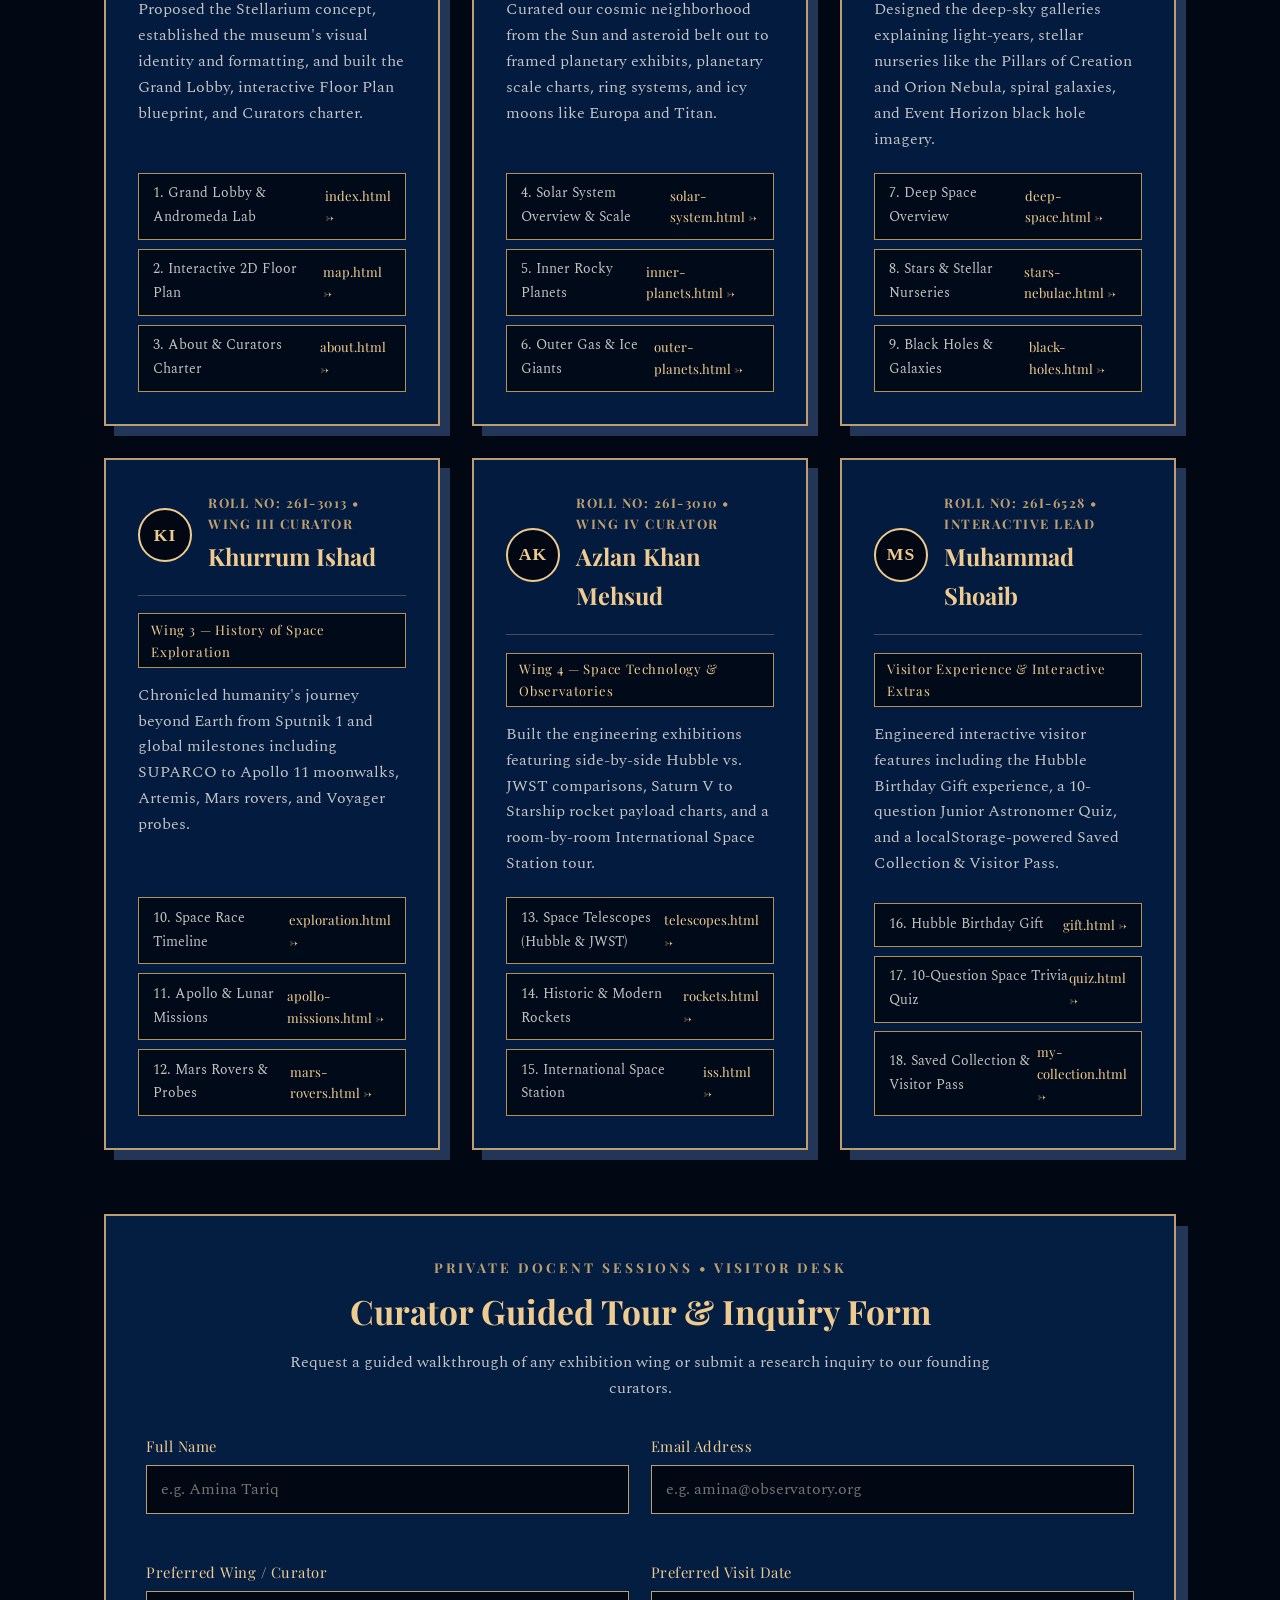
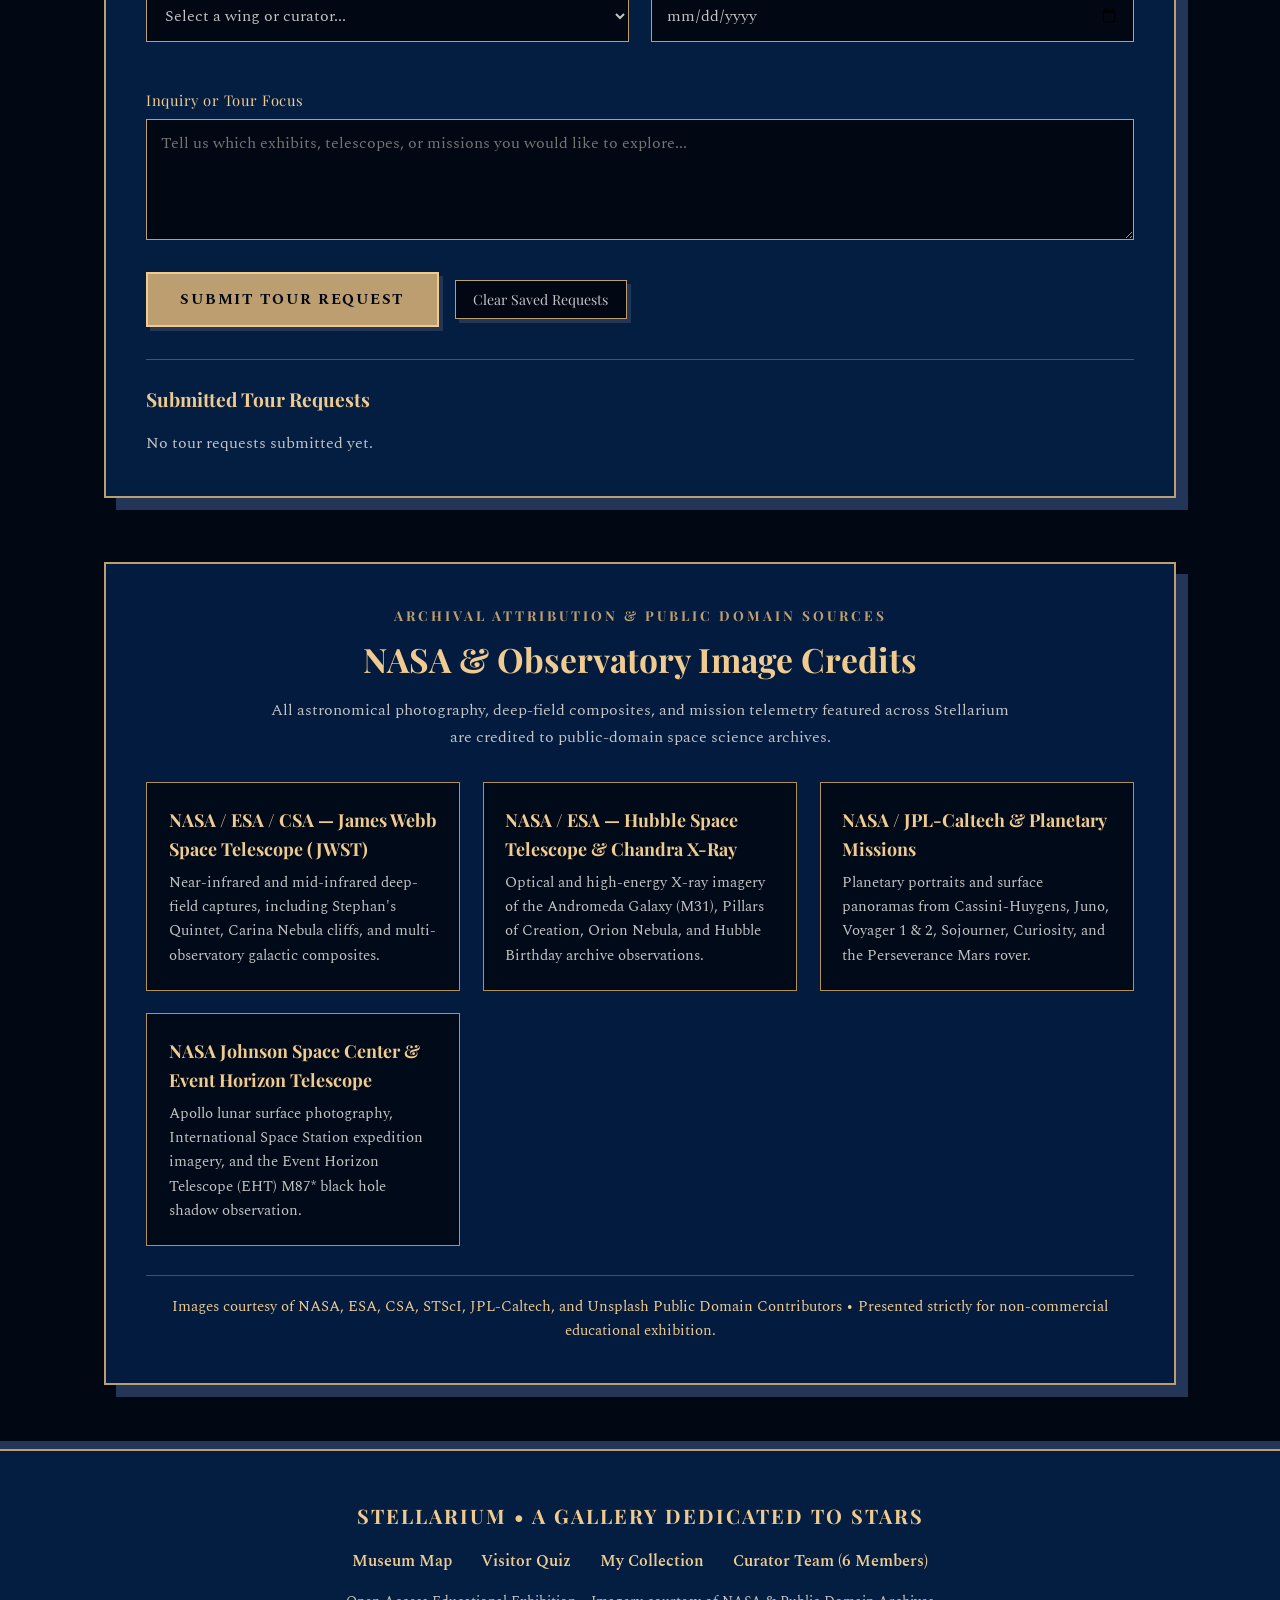
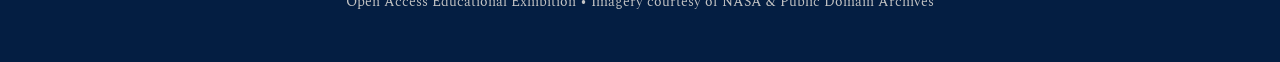
==== commit 73e9d969: "Resolved map.js merge conflict, added validated curator booking form, and updated navigation" ====
--- a/pages/about.html
+++ b/pages/about.html
@@ -295,9 +295,140 @@
       color: var(--gold-light);
     }
 
+    /* Curator Guided Tour & Inquiry Form */
+    .inquiry-panel {
+      background: var(--panel-oxford);
+      backdrop-filter: blur(6px);
+      border: 2px solid var(--gold-main);
+      padding: 2.5rem;
+      box-shadow: 12px 12px 0 var(--shadow-thick);
+      margin-bottom: 4rem;
+    }
+
+    .inquiry-header {
+      text-align: center;
+      max-width: 760px;
+      margin: 0 auto 2rem;
+    }
+
+    .inquiry-header h2 {
+      font-size: 2.1rem;
+      margin: 0.35rem 0 0.6rem;
+    }
+
+    .inquiry-form-grid {
+      display: grid;
+      grid-template-columns: repeat(2, minmax(0, 1fr));
+      gap: 1.35rem;
+    }
+
+    .form-field {
+      display: flex;
+      flex-direction: column;
+      gap: 0.4rem;
+    }
+
+    .form-field.full-width {
+      grid-column: 1 / -1;
+    }
+
+    .form-field label {
+      font-family: 'Playfair Display', serif;
+      font-size: 0.92rem;
+      color: var(--gold-light);
+      letter-spacing: 0.5px;
+    }
+
+    .form-input {
+      background: var(--bg-abyss);
+      color: var(--text-silver);
+      border: 1px solid var(--gold-main);
+      padding: 0.72rem 0.9rem;
+      font-family: 'Spectral', Georgia, serif;
+      font-size: 0.98rem;
+      transition: border-color 0.2s ease, box-shadow 0.2s ease;
+    }
+
+    .form-input:focus {
+      outline: none;
+      border-color: var(--gold-light);
+      box-shadow: 0 0 0 2px rgba(240, 203, 144, 0.25);
+    }
+
+    .form-input.is-invalid {
+      border-color: #f28b82;
+    }
+
+    .form-input.is-valid {
+      border-color: var(--gold-light);
+    }
+
+    .form-error {
+      min-height: 1.15rem;
+      font-size: 0.84rem;
+      color: #f28b82;
+    }
+
+    .inquiry-actions {
+      display: flex;
+      flex-wrap: wrap;
+      align-items: center;
+      gap: 1rem;
+      margin-top: 0.5rem;
+    }
+
+    .form-status-banner {
+      margin-top: 1.2rem;
+      padding: 0.9rem 1.1rem;
+      background: var(--bg-abyss);
+      border: 1px solid var(--gold-light);
+      color: var(--gold-light);
+      font-size: 0.95rem;
+      display: none;
+    }
+
+    .form-status-banner.is-visible {
+      display: block;
+    }
+
+    .saved-inquiries-wrap {
+      margin-top: 2rem;
+      padding-top: 1.5rem;
+      border-top: 1px solid rgba(240, 203, 144, 0.3);
+    }
+
+    .saved-inquiries-wrap h3 {
+      font-size: 1.2rem;
+      color: var(--gold-light);
+      margin-bottom: 0.9rem;
+    }
+
+    .saved-inquiries-list {
+      display: grid;
+      grid-template-columns: repeat(auto-fit, minmax(260px, 1fr));
+      gap: 1rem;
+    }
+
+    .saved-inquiry-item {
+      background: var(--bg-abyss);
+      border: 1px solid var(--gold-main);
+      padding: 1rem 1.1rem;
+      font-size: 0.9rem;
+      color: var(--text-silver);
+    }
+
+    .saved-inquiry-item strong {
+      color: var(--gold-light);
+      display: block;
+      margin-bottom: 0.25rem;
+    }
+
     @media (max-width: 700px) {
-      .mission-panel, .credits-panel {
+      .mission-panel, .credits-panel, .inquiry-panel {
         padding: 1.6rem;
+      }
+      .inquiry-form-grid {
+        grid-template-columns: 1fr;
       }
       .mission-header h1 {
         font-size: 2rem;
@@ -346,6 +477,7 @@
       <a href="map.html">Floor Plan</a>
       <a href="gift.html">Gift</a>
       <a href="my-collection.html">Saved Art</a>
+      <a href="about.html" class="active">Curators</a>
     </nav>
   </header>
 
@@ -398,7 +530,70 @@
       <div class="curator-grid" id="curatorGrid" aria-live="polite"></div>
     </section>
 
-    <!-- 3. NASA & OBSERVATORY IMAGE CREDITS -->
+    <!-- 3. CURATOR GUIDED TOUR & INQUIRY FORM -->
+    <section class="inquiry-panel" aria-labelledby="inquiryHeading">
+      <div class="inquiry-header">
+        <div class="subtitle">Private Docent Sessions • Visitor Desk</div>
+        <h2 id="inquiryHeading">Curator Guided Tour &amp; Inquiry Form</h2>
+        <p>Request a guided walkthrough of any exhibition wing or submit a research inquiry to our founding curators.</p>
+      </div>
+
+      <form id="curatorInquiryForm" novalidate>
+        <div class="inquiry-form-grid">
+          <div class="form-field">
+            <label for="visitorName">Full Name</label>
+            <input type="text" id="visitorName" name="visitorName" class="form-input" placeholder="e.g. Amina Tariq" autocomplete="name" required />
+            <span class="form-error" id="visitorNameError" aria-live="polite"></span>
+          </div>
+
+          <div class="form-field">
+            <label for="visitorEmail">Email Address</label>
+            <input type="email" id="visitorEmail" name="visitorEmail" class="form-input" placeholder="e.g. amina@observatory.org" autocomplete="email" required />
+            <span class="form-error" id="visitorEmailError" aria-live="polite"></span>
+          </div>
+
+          <div class="form-field">
+            <label for="preferredWing">Preferred Wing / Curator</label>
+            <select id="preferredWing" name="preferredWing" class="form-input" required>
+              <option value="">Select a wing or curator...</option>
+              <option value="Entrance & Hub — Sara Parvez">Entrance &amp; Hub — Sara Parvez</option>
+              <option value="Wing I: Solar System — Muhammad Bilal">Wing I: Solar System — Muhammad Bilal</option>
+              <option value="Wing II: Deep Space — Asad Rehman">Wing II: Deep Space — Asad Rehman</option>
+              <option value="Wing III: Exploration — Khurrum Ishad">Wing III: Exploration — Khurrum Ishad</option>
+              <option value="Wing IV: Observatories — Azlan Khan Mehsud">Wing IV: Observatories — Azlan Khan Mehsud</option>
+              <option value="Visitor Extras — Muhammad Shoaib">Visitor Extras — Muhammad Shoaib</option>
+            </select>
+            <span class="form-error" id="preferredWingError" aria-live="polite"></span>
+          </div>
+
+          <div class="form-field">
+            <label for="visitDate">Preferred Visit Date</label>
+            <input type="date" id="visitDate" name="visitDate" class="form-input" required />
+            <span class="form-error" id="visitDateError" aria-live="polite"></span>
+          </div>
+
+          <div class="form-field full-width">
+            <label for="inquiryMessage">Inquiry or Tour Focus</label>
+            <textarea id="inquiryMessage" name="inquiryMessage" rows="4" class="form-input" placeholder="Tell us which exhibits, telescopes, or missions you would like to explore..." required></textarea>
+            <span class="form-error" id="inquiryMessageError" aria-live="polite"></span>
+          </div>
+        </div>
+
+        <div class="inquiry-actions">
+          <button type="submit" class="gold-btn">Submit Tour Request</button>
+          <button type="button" id="clearInquiriesBtn" class="curator-filter-btn">Clear Saved Requests</button>
+        </div>
+
+        <div id="inquiryStatus" class="form-status-banner" role="status" aria-live="polite"></div>
+      </form>
+
+      <div class="saved-inquiries-wrap" id="savedInquiriesWrap">
+        <h3>Submitted Tour Requests</h3>
+        <div class="saved-inquiries-list" id="savedInquiriesList"></div>
+      </div>
+    </section>
+
+    <!-- 4. NASA & OBSERVATORY IMAGE CREDITS -->
     <section class="credits-panel" aria-labelledby="creditsHeading">
       <div class="credits-header">
         <div class="subtitle">Archival Attribution &amp; Public Domain Sources</div>
